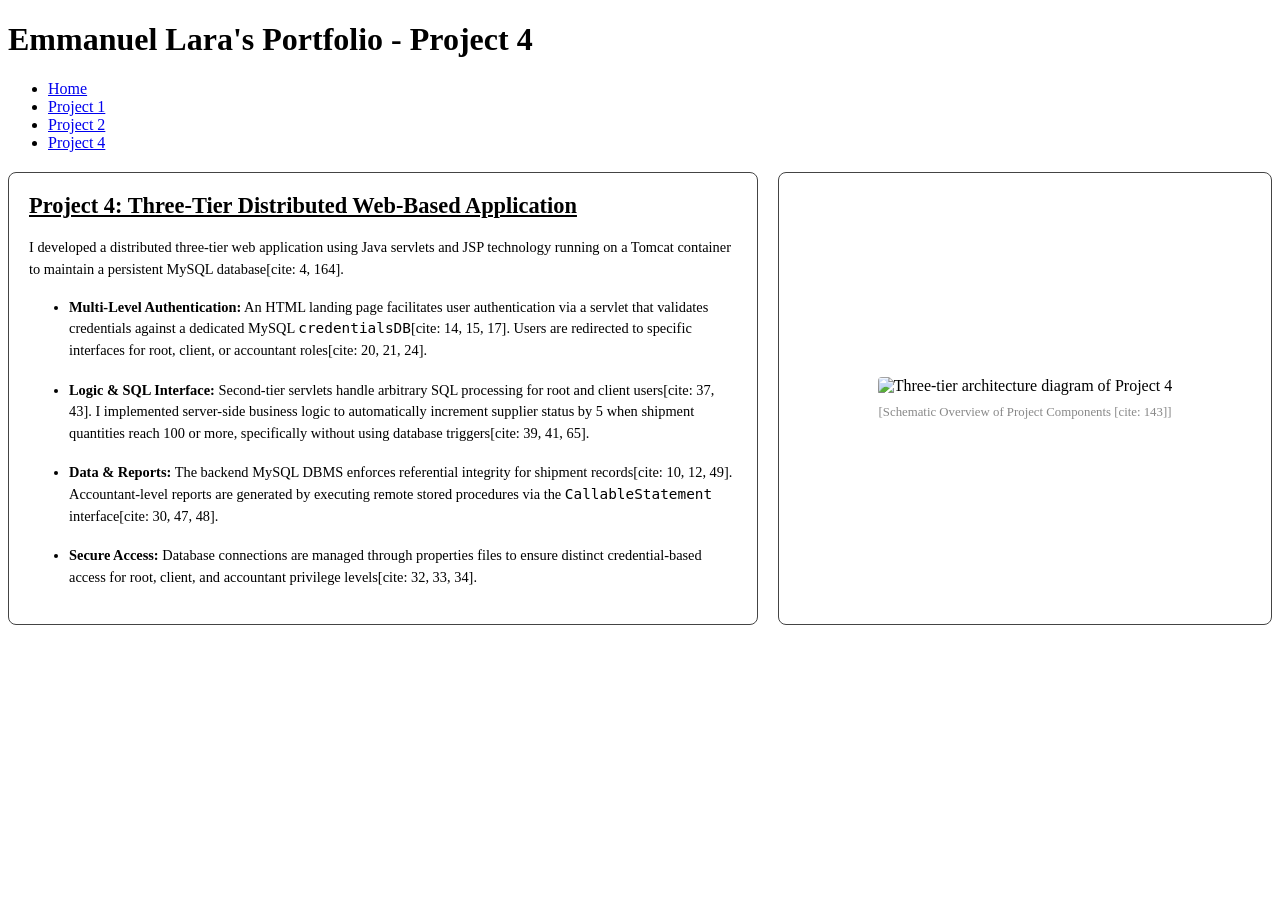
==== project1.html @ 103b9de0 "Update project1.html" ====
<!DOCTYPE html>
<html lang="en">
<head>
 <meta charset="utf-8">
 <meta name="viewport" content="width=device-width, initial-scale=1">
 <title>Emmanuel Lara's Portfolio - Project 4</title>
 <meta name="description" content="Technical details on Project 4: Three-Tier Distributed Web Application">
 <link rel="stylesheet" href="css/styles.css">
 <style>
    /* Side-by-side container layout */
    .project-flex-container {
        display: flex;
        gap: 20px;
        align-items: stretch;
        margin-top: 20px;
    }

    /* Description box with smaller text */
    .description-box {
        flex: 1.5;
        background-color: rgba(255, 255, 255, 0.05);
        padding: 20px;
        border: 1px solid #444;
        border-radius: 8px;
    }

    .description-box h2 {
        margin-top: 0;
        font-size: 1.4rem;
    }

    .description-box p, .description-box li {
        font-size: 0.9rem; /* Smaller text size */
        line-height: 1.5;
    }

    /* Image box to the right */
    .visual-box {
        flex: 1;
        background-color: rgba(255, 255, 255, 0.05);
        border: 1px solid #444;
        border-radius: 8px;
        padding: 10px;
        display: flex;
        flex-direction: column;
        justify-content: center;
        align-items: center;
    }

    .visual-box img {
        max-width: 100%;
        height: auto;
        border-radius: 4px;
    }

    .visual-box span {
        margin-top: 10px;
        font-size: 0.8rem;
        color: #888;
    }
 </style>
</head>

<body class="space1-bg">
 <header>
     <h1>Emmanuel Lara's Portfolio - Project 4</h1>
  <nav>
   <ul>
    <li><a href="index.html">Home</a></li>
    <li><a href="project1.html">Project 1</a></li>
    <li><a href="project2.html">Project 2</a></li>
    <li><a href="project4.html" aria-current="page">Project 4</a></li>
   </ul>
  </nav>
 </header>

<main>
    <div class="project-flex-container">
        <article class="description-box">
            <h2><u>Project 4: Three-Tier Distributed Web-Based Application</u></h2>
            <p>
                I developed a distributed three-tier web application using Java servlets and JSP technology running on a Tomcat container to maintain a persistent MySQL database[cite: 4, 164].
            </p>
            
            <ul>
                <li><strong>Multi-Level Authentication:</strong> An HTML landing page facilitates user authentication via a servlet that validates credentials against a dedicated MySQL <code>credentialsDB</code>[cite: 14, 15, 17]. Users are redirected to specific interfaces for root, client, or accountant roles[cite: 20, 21, 24].</li>
                <br />
                <li><strong>Logic & SQL Interface:</strong> Second-tier servlets handle arbitrary SQL processing for root and client users[cite: 37, 43]. I implemented server-side business logic to automatically increment supplier status by 5 when shipment quantities reach 100 or more, specifically without using database triggers[cite: 39, 41, 65].</li>
                <br />
                <li><strong>Data & Reports:</strong> The backend MySQL DBMS enforces referential integrity for shipment records[cite: 10, 12, 49]. Accountant-level reports are generated by executing remote stored procedures via the <code>CallableStatement</code> interface[cite: 30, 47, 48].</li>
                <br />
                <li><strong>Secure Access:</strong> Database connections are managed through properties files to ensure distinct credential-based access for root, client, and accountant privilege levels[cite: 32, 33, 34].</li>
            </ul>
        </article>

        <div class="visual-box">
            <img src="/Images/Project4_Schematic.png" alt="Three-tier architecture diagram of Project 4">
            <span>[Schematic Overview of Project Components [cite: 143]]</span>
        </div>
    </div>
</main>
</body>
</html>
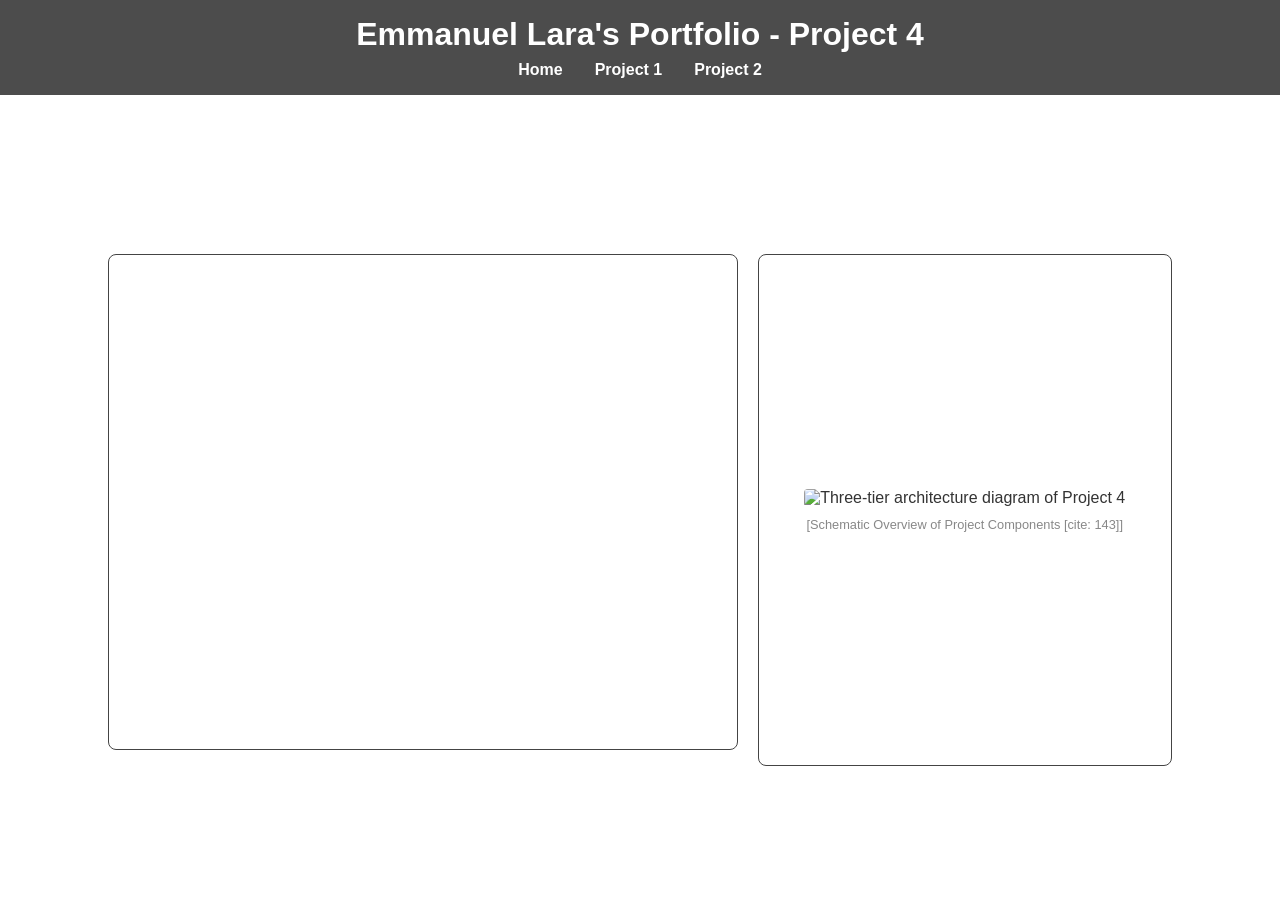
==== commit 686ff75b: "Update project1.html" ====
--- a/project1.html
+++ b/project1.html
@@ -69,7 +69,6 @@
     <li><a href="index.html">Home</a></li>
     <li><a href="project1.html">Project 1</a></li>
     <li><a href="project2.html">Project 2</a></li>
-    <li><a href="project4.html" aria-current="page">Project 4</a></li>
    </ul>
   </nav>
  </header>
--- a/css/styles.css
+++ b/css/styles.css
@@ -0,0 +1,149 @@
+* {
+ margin: 0;
+ padding: 0;
+ box-sizing: border-box;
+}
+
+body {
+    margin: 0;
+    font-family: Arial, Helvetica, sans-serif;
+    line-height 2;
+    background-size: cover;
+    background-position: center;
+    background-attachment: fixed;
+    color: #333
+}
+
+body.ucf-bg {
+    background-image: url("../Images/UCF-Background.jpg");
+}
+
+body.space1-bg {
+    background-image: url("../Images/space-background2.jpg");
+}
+
+body.space2-bg {
+    background-image: url("../Images/space-background3.jpg");
+}
+
+header {
+    background: rgba(0, 0, 0, 0.7);
+    color: #ffffff;
+    text-align: center;
+    padding: 1rem;
+}
+
+h1 {
+    font-size: 2rem;
+}
+
+.subtitle {
+    font-size: 1rem;
+}
+
+nav ul{
+ list-style: none;
+ display: flex;
+ justify-content: center;
+ gap: 2rem;
+ margin-top: 0.5rem;
+}
+
+nav a {
+ color: #fff;
+ text-decoration: none;
+ font-weight: bold;
+}
+
+nav a:hover {
+ text-decoration: underline;
+}
+
+main{
+ display: flex;
+ flex-direction: column;
+ justify-content: center;
+ align-items: center;
+ min-height: 90vh;
+ padding: 1rem;
+ margin: 0 auto;
+}
+
+main.vertical {
+    display: flex;
+    flex-direction: column;
+    align-items: center;
+    gap: 1rem;
+}
+
+main.horizontal {
+    display: flex;
+    flex-direction: row;
+    justify-content: center;
+    align-items: flex-start;
+}
+
+article {
+    color: #ffffff;
+    max-width: 700px;
+    margin: 0 auto 1rem auto;
+}
+
+aside {
+    background: rgba(0, 0, 0, 0.7);
+    color: #ffffff;
+    padding: 1.5rem;
+    max-width: 600px;
+    margin: 0 auto;
+    border-radius: 1rem;
+    text-align: left;
+}
+
+aside ul{
+    list-style-position: inside;
+    padding-left: 0;
+    margin: 0.5rem 0;
+}
+
+footer {
+    background: rgba(0, 0, 0, 0.7);
+    color: #ffffff;
+    text-align: center;
+    padding: .5rem;
+    margin-top: .5rem;
+}
+
+img {
+ max-width: 100%;
+ height: auto;
+ border-radius: 10px;
+}
+
+.content-box {
+ background-color: rgba(0, 0, 0, 0.7);
+ padding: 1rem;
+ border-radius: 10px;
+ max-width: 600px;
+ margin: 0rem auto;
+ text-align: center;
+}
+
+.align {
+    text-align: center;
+    align-content: center;
+}
+
+.image-box {
+    background-color: rgba(0, 0, 0, 0.7);
+    padding: 1rem;
+    border-radius: 10px;
+    margin: 0rem auto;
+}
+
+.linkedin-logo {
+    width: 40px;
+    height: auto;
+
+}
+
+
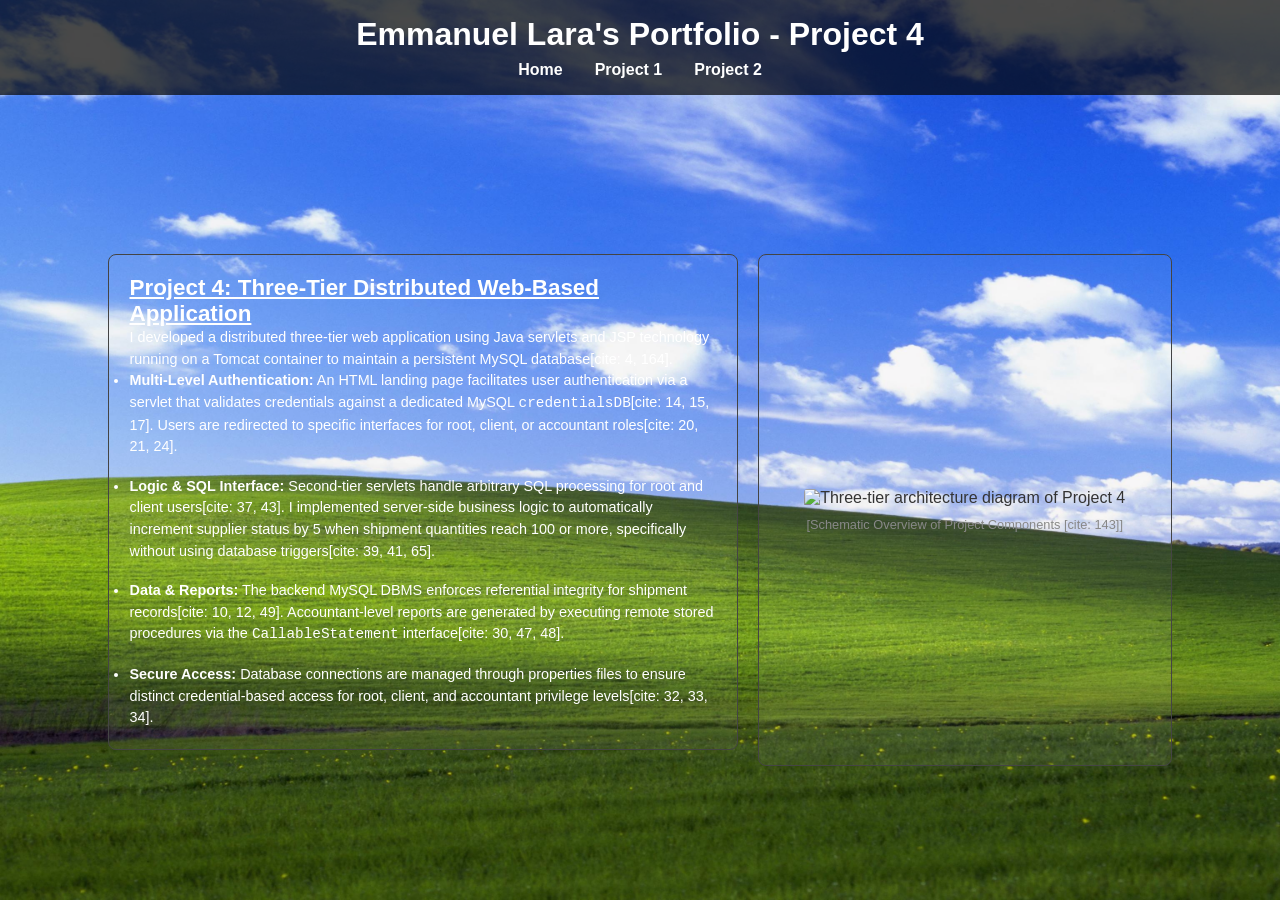
==== commit 9cd8acc0: "Update project1.html" ====
--- a/css/styles.css
+++ b/css/styles.css
@@ -19,7 +19,7 @@
 }
 
 body.space1-bg {
-    background-image: url("../Images/space-background2.jpg");
+    background-image: url("../Images/windowsbliss.jpg");
 }
 
 body.space2-bg {
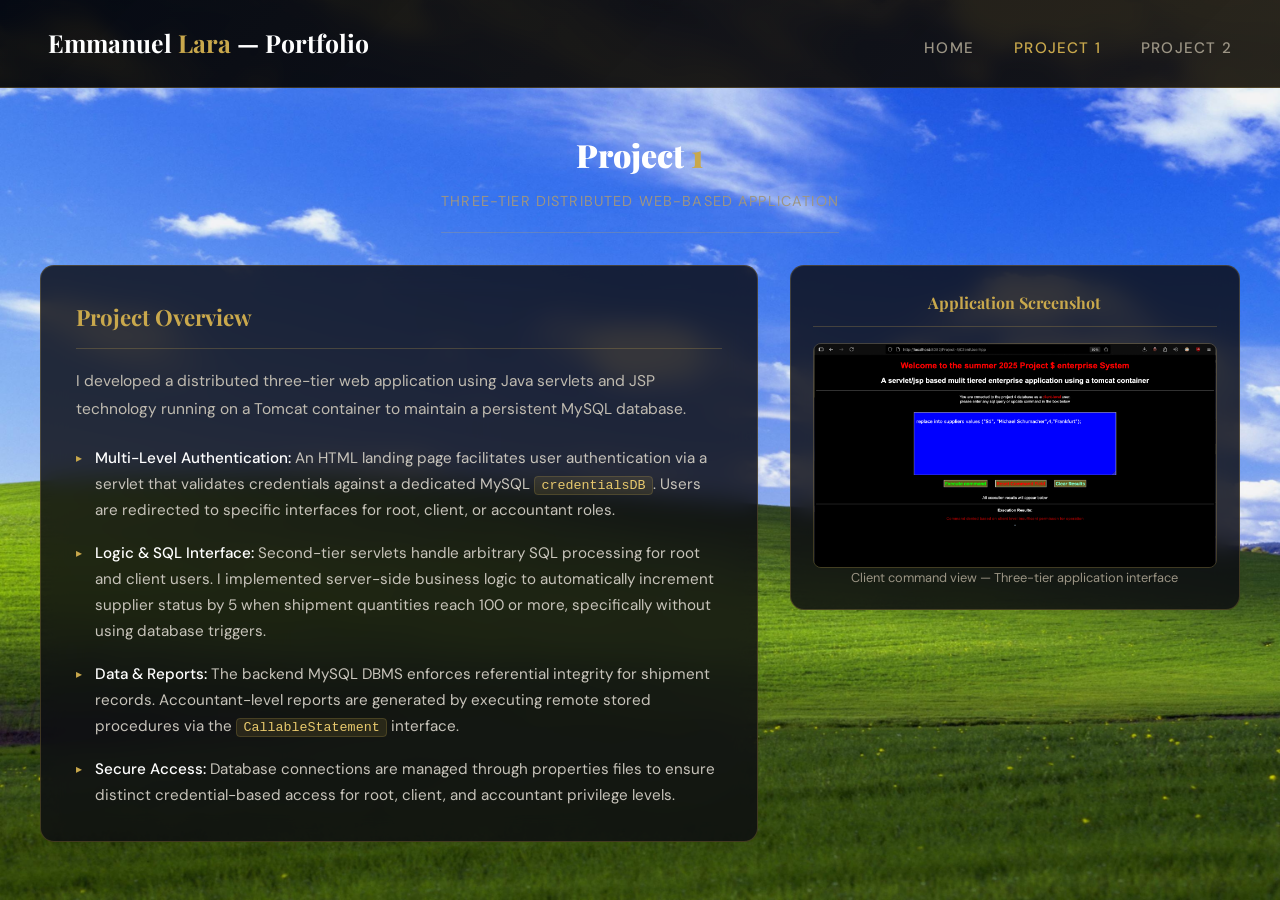
==== commit b81d6587: "Update project1.html" ====
--- a/project1.html
+++ b/project1.html
@@ -1,102 +1,279 @@
 <!DOCTYPE html>
 <html lang="en">
 <head>
- <meta charset="utf-8">
- <meta name="viewport" content="width=device-width, initial-scale=1">
- <title>Emmanuel Lara's Portfolio - Project 4</title>
- <meta name="description" content="Technical details on Project 4: Three-Tier Distributed Web Application">
- <link rel="stylesheet" href="css/styles.css">
- <style>
-    /* Side-by-side container layout */
+  <meta charset="utf-8">
+  <meta name="viewport" content="width=device-width, initial-scale=1">
+  <title>Emmanuel Lara's Portfolio | Project 1</title>
+  <meta name="description" content="Project 1: Three-Tier Distributed Web Application">
+  <link rel="preconnect" href="https://fonts.googleapis.com">
+  <link rel="preconnect" href="https://fonts.gstatic.com" crossorigin>
+  <link href="https://fonts.googleapis.com/css2?family=Playfair+Display:wght@400;700;900&family=DM+Sans:wght@300;400;500&display=swap" rel="stylesheet">
+  <link rel="stylesheet" href="css/styles.css">
+  <style>
+    *, *::before, *::after { margin: 0; padding: 0; box-sizing: border-box; }
+
+    :root {
+      --gold:    #c9a84c;
+      --gold-lt: #e8c96d;
+      --card-bg: rgba(12, 12, 18, 0.82);
+      --border:  rgba(201, 168, 76, 0.25);
+      --text:    #e8e4d9;
+      --muted:   #9c9585;
+      --radius:  14px;
+    }
+
+    html, body {
+      height: 100%;
+      font-family: 'DM Sans', sans-serif;
+      font-size: 16px;
+      line-height: 1.7;
+      color: var(--text);
+      background: #07070c;
+    }
+
+    body.space1-bg {
+      background-image: url("Images/windowsbliss.jpg");
+      background-size: cover;
+      background-position: center;
+      background-attachment: fixed;
+    }
+
+    /* HEADER */
+    header {
+      background: linear-gradient(135deg, rgba(0,0,0,0.92) 0%, rgba(20,15,5,0.90) 100%);
+      border-bottom: 1px solid var(--border);
+      padding: 1.4rem 3rem;
+      display: flex;
+      align-items: center;
+      justify-content: space-between;
+      backdrop-filter: blur(8px);
+      position: sticky;
+      top: 0;
+      z-index: 100;
+    }
+
+    header h1 {
+      font-family: 'Playfair Display', serif;
+      font-size: 1.55rem;
+      font-weight: 700;
+      color: #fff;
+    }
+
+    header h1 .accent { color: var(--gold); }
+
+    nav ul { list-style: none; display: flex; gap: 2.5rem; }
+
+    nav a {
+      color: var(--muted);
+      text-decoration: none;
+      font-size: 0.95rem;
+      font-weight: 500;
+      letter-spacing: 0.08em;
+      text-transform: uppercase;
+      transition: color 0.2s;
+    }
+
+    nav a:hover { color: var(--gold); }
+    nav a[aria-current="page"] { color: var(--gold); }
+
+    /* MAIN */
+    main {
+      max-width: 1600px;
+      margin: 0 auto;
+      padding: 2.5rem;
+    }
+
+    /* PAGE TITLE */
+    .page-title {
+      font-family: 'Playfair Display', serif;
+      font-size: 2rem;
+      font-weight: 900;
+      color: #fff;
+      margin-bottom: 0.4rem;
+    }
+
+    .page-title .accent { color: var(--gold); }
+
+    .page-subtitle {
+      font-size: 0.9rem;
+      color: var(--muted);
+      letter-spacing: 0.08em;
+      text-transform: uppercase;
+      margin-bottom: 2rem;
+      padding-bottom: 1.2rem;
+      border-bottom: 1px solid var(--border);
+    }
+
+    /* FLEX LAYOUT */
     .project-flex-container {
-        display: flex;
-        gap: 20px;
-        align-items: stretch;
-        margin-top: 20px;
-    }
-
-    /* Description box with smaller text */
+      display: flex;
+      gap: 2rem;
+      align-items: start;
+    }
+
+    /* DESCRIPTION CARD */
     .description-box {
-        flex: 1.5;
-        background-color: rgba(255, 255, 255, 0.05);
-        padding: 20px;
-        border: 1px solid #444;
-        border-radius: 8px;
+      flex: 1.6;
+      background: var(--card-bg);
+      border: 1px solid var(--border);
+      border-radius: var(--radius);
+      padding: 2rem 2.2rem;
+      backdrop-filter: blur(12px);
     }
 
     .description-box h2 {
-        margin-top: 0;
-        font-size: 1.4rem;
-    }
-
-    .description-box p, .description-box li {
-        font-size: 0.9rem; /* Smaller text size */
-        line-height: 1.5;
-    }
-
-    /* Image box to the right */
+      font-family: 'Playfair Display', serif;
+      font-size: 1.4rem;
+      font-weight: 700;
+      color: var(--gold);
+      border-bottom: 1px solid var(--border);
+      padding-bottom: 0.7rem;
+      margin-bottom: 1.2rem;
+    }
+
+    .description-box > p {
+      font-size: 0.97rem;
+      color: #c0bbb0;
+      line-height: 1.8;
+      margin-bottom: 1.4rem;
+    }
+
+    .description-box ul {
+      list-style: none;
+      padding: 0;
+      display: flex;
+      flex-direction: column;
+      gap: 1.1rem;
+    }
+
+    .description-box ul li {
+      font-size: 0.95rem;
+      line-height: 1.7;
+      color: #c8c4bb;
+      padding-left: 1.2rem;
+      position: relative;
+    }
+
+    .description-box ul li::before {
+      content: '\25B8';
+      color: var(--gold);
+      position: absolute;
+      left: 0;
+      top: 0.15em;
+      font-size: 0.78rem;
+    }
+
+    .description-box ul li strong {
+      color: #fff;
+      font-weight: 500;
+    }
+
+    .description-box ul li code {
+      background: rgba(201, 168, 76, 0.12);
+      color: var(--gold-lt);
+      border: 1px solid rgba(201, 168, 76, 0.2);
+      border-radius: 4px;
+      padding: 0.1em 0.45em;
+      font-size: 0.88em;
+      font-family: 'Courier New', monospace;
+    }
+
+    /* IMAGE CARD */
     .visual-box {
-        flex: 1;
-        background-color: rgba(255, 255, 255, 0.05);
-        border: 1px solid #444;
-        border-radius: 8px;
-        padding: 10px;
-        display: flex;
-        flex-direction: column;
-        justify-content: center;
-        align-items: center;
+      flex: 1;
+      background: var(--card-bg);
+      border: 1px solid var(--border);
+      border-radius: var(--radius);
+      padding: 1.4rem;
+      backdrop-filter: blur(12px);
+      display: flex;
+      flex-direction: column;
+      align-items: center;
+      gap: 1rem;
+      position: sticky;
+      top: 100px;
+    }
+
+    .visual-box h3 {
+      font-family: 'Playfair Display', serif;
+      font-size: 1rem;
+      font-weight: 700;
+      color: var(--gold);
+      text-align: center;
+      width: 100%;
+      padding-bottom: 0.6rem;
+      border-bottom: 1px solid var(--border);
     }
 
     .visual-box img {
-        max-width: 100%;
-        height: auto;
-        border-radius: 4px;
-    }
-
-    .visual-box span {
-        margin-top: 10px;
-        font-size: 0.8rem;
-        color: #888;
-    }
- </style>
+      max-width: 100%;
+      height: auto;
+      border-radius: 8px;
+      border: 1px solid var(--border);
+      display: block;
+    }
+
+    .visual-box figcaption {
+      font-size: 0.8rem;
+      color: var(--muted);
+      text-align: center;
+      line-height: 1.5;
+    }
+
+    img { max-width: 100%; height: auto; }
+  </style>
 </head>
-
 <body class="space1-bg">
- <header>
-     <h1>Emmanuel Lara's Portfolio - Project 4</h1>
-  <nav>
-   <ul>
-    <li><a href="index.html">Home</a></li>
-    <li><a href="project1.html">Project 1</a></li>
-    <li><a href="project2.html">Project 2</a></li>
-   </ul>
-  </nav>
- </header>
-
-<main>
+
+  <header>
+    <h1>Emmanuel <span class="accent">Lara</span> &mdash; Portfolio</h1>
+    <nav>
+      <ul>
+        <li><a href="index.html">Home</a></li>
+        <li><a href="project1.html" aria-current="page">Project 1</a></li>
+        <li><a href="project2.html">Project 2</a></li>
+      </ul>
+    </nav>
+  </header>
+
+  <main>
+    <h1 class="page-title">Project <span class="accent">1</span></h1>
+    <p class="page-subtitle">Three-Tier Distributed Web-Based Application</p>
+
     <div class="project-flex-container">
-        <article class="description-box">
-            <h2><u>Project 4: Three-Tier Distributed Web-Based Application</u></h2>
-            <p>
-                I developed a distributed three-tier web application using Java servlets and JSP technology running on a Tomcat container to maintain a persistent MySQL database[cite: 4, 164].
-            </p>
-            
-            <ul>
-                <li><strong>Multi-Level Authentication:</strong> An HTML landing page facilitates user authentication via a servlet that validates credentials against a dedicated MySQL <code>credentialsDB</code>[cite: 14, 15, 17]. Users are redirected to specific interfaces for root, client, or accountant roles[cite: 20, 21, 24].</li>
-                <br />
-                <li><strong>Logic & SQL Interface:</strong> Second-tier servlets handle arbitrary SQL processing for root and client users[cite: 37, 43]. I implemented server-side business logic to automatically increment supplier status by 5 when shipment quantities reach 100 or more, specifically without using database triggers[cite: 39, 41, 65].</li>
-                <br />
-                <li><strong>Data & Reports:</strong> The backend MySQL DBMS enforces referential integrity for shipment records[cite: 10, 12, 49]. Accountant-level reports are generated by executing remote stored procedures via the <code>CallableStatement</code> interface[cite: 30, 47, 48].</li>
-                <br />
-                <li><strong>Secure Access:</strong> Database connections are managed through properties files to ensure distinct credential-based access for root, client, and accountant privilege levels[cite: 32, 33, 34].</li>
-            </ul>
-        </article>
-
-        <div class="visual-box">
-            <img src="/Images/Project4_Schematic.png" alt="Three-tier architecture diagram of Project 4">
-            <span>[Schematic Overview of Project Components [cite: 143]]</span>
-        </div>
+
+      <article class="description-box">
+        <h2>Project Overview</h2>
+        <p>
+          I developed a distributed three-tier web application using Java servlets and JSP technology running on a Tomcat container to maintain a persistent MySQL database.
+        </p>
+
+        <ul>
+          <li>
+            <strong>Multi-Level Authentication:</strong> An HTML landing page facilitates user authentication via a servlet that validates credentials against a dedicated MySQL <code>credentialsDB</code>. Users are redirected to specific interfaces for root, client, or accountant roles.
+          </li>
+          <li>
+            <strong>Logic &amp; SQL Interface:</strong> Second-tier servlets handle arbitrary SQL processing for root and client users. I implemented server-side business logic to automatically increment supplier status by 5 when shipment quantities reach 100 or more, specifically without using database triggers.
+          </li>
+          <li>
+            <strong>Data &amp; Reports:</strong> The backend MySQL DBMS enforces referential integrity for shipment records. Accountant-level reports are generated by executing remote stored procedures via the <code>CallableStatement</code> interface.
+          </li>
+          <li>
+            <strong>Secure Access:</strong> Database connections are managed through properties files to ensure distinct credential-based access for root, client, and accountant privilege levels.
+          </li>
+        </ul>
+      </article>
+
+      <div class="visual-box">
+        <h3>Application Screenshot</h3>
+        <figure>
+          <img src="Images/ClientCommand4.png" alt="Client command interface screenshot for Project 1">
+          <figcaption>Client command view &mdash; Three-tier application interface</figcaption>
+        </figure>
+      </div>
+
     </div>
-</main>
+  </main>
+
 </body>
 </html>
--- a/css/styles.css
+++ b/css/styles.css
@@ -1,149 +1,165 @@
 * {
- margin: 0;
- padding: 0;
- box-sizing: border-box;
+  margin: 0;
+  padding: 0;
+  box-sizing: border-box;
 }
 
 body {
-    margin: 0;
-    font-family: Arial, Helvetica, sans-serif;
-    line-height 2;
-    background-size: cover;
-    background-position: center;
-    background-attachment: fixed;
-    color: #333
+  margin: 0;
+  font-family: Arial, Helvetica, sans-serif;
+  line-height: 2.2; /* Increased for better readability with larger text */
+  background-size: cover;
+  background-position: center;
+  background-attachment: fixed;
+  color: #333;
+  font-size: 1.2rem; /* Globally increased text size */
 }
 
 body.ucf-bg {
-    background-image: url("../Images/UCF-Background.jpg");
+  background-image: url("../Images/UCF-Background.jpg");
 }
 
 body.space1-bg {
-    background-image: url("../Images/windowsbliss.jpg");
+  background-image: url("../Images/windowsbliss.jpg");
 }
 
 body.space2-bg {
-    background-image: url("../Images/space-background3.jpg");
+  background-image: url("../Images/space-background3.jpg");
+}
+
+body.melbourne-bg {
+  background-image: url("../Images/melbourne.jpg");
 }
 
 header {
-    background: rgba(0, 0, 0, 0.7);
-    color: #ffffff;
-    text-align: center;
-    padding: 1rem;
+  background: rgba(0, 0, 0, 0.7);
+  color: #ffffff;
+  text-align: center;
+  padding: 1.5rem;
 }
 
 h1 {
-    font-size: 2rem;
+  font-size: 2.5rem; /* Increased size */
 }
 
 .subtitle {
-    font-size: 1rem;
+  font-size: 1.2rem; /* Increased size */
 }
 
-nav ul{
- list-style: none;
- display: flex;
- justify-content: center;
- gap: 2rem;
- margin-top: 0.5rem;
+nav ul {
+  list-style: none;
+  display: flex;
+  justify-content: center;
+  gap: 2rem;
+  margin-top: 0.5rem;
 }
 
 nav a {
- color: #fff;
- text-decoration: none;
- font-weight: bold;
+  color: #fff;
+  text-decoration: none;
+  font-weight: bold;
 }
 
 nav a:hover {
- text-decoration: underline;
+  text-decoration: underline;
 }
 
-main{
- display: flex;
- flex-direction: column;
- justify-content: center;
- align-items: center;
- min-height: 90vh;
- padding: 1rem;
- margin: 0 auto;
-}
-
-main.vertical {
-    display: flex;
-    flex-direction: column;
-    align-items: center;
-    gap: 1rem;
+main {
+  display: flex;
+  flex-direction: column;
+  justify-content: center;
+  align-items: center;
+  min-height: 90vh;
+  padding: 2rem;
+  margin: 0 auto;
 }
 
 main.horizontal {
-    display: flex;
-    flex-direction: row;
-    justify-content: center;
-    align-items: flex-start;
+  display: flex;
+  flex-direction: row;
+  justify-content: space-around;
+  align-items: flex-start;
+  width: 100%;
+  max-width: 1600px;
+  gap: 2rem;
 }
 
 article {
-    color: #ffffff;
-    max-width: 700px;
-    margin: 0 auto 1rem auto;
+  color: #ffffff;
+  max-width: 800px;
+  margin: 0 auto 1rem auto;
 }
 
 aside {
-    background: rgba(0, 0, 0, 0.7);
-    color: #ffffff;
-    padding: 1.5rem;
-    max-width: 600px;
-    margin: 0 auto;
-    border-radius: 1rem;
-    text-align: left;
+  background: rgba(0, 0, 0, 0.8); /* Slightly darker for better contrast */
+  color: #ffffff;
+  padding: 2rem;
+  max-width: 600px;
+  margin: 0 auto;
+  border-radius: 1rem;
+  text-align: left;
 }
 
-aside ul{
-    list-style-position: inside;
-    padding-left: 0;
-    margin: 0.5rem 0;
+aside ul {
+  list-style-position: inside;
+  padding-left: 0;
+  margin: 0.5rem 0;
 }
 
 footer {
-    background: rgba(0, 0, 0, 0.7);
-    color: #ffffff;
-    text-align: center;
-    padding: .5rem;
-    margin-top: .5rem;
+  background: rgba(0, 0, 0, 0.7);
+  color: #ffffff;
+  text-align: center;
+  padding: .5rem;
+  margin-top: .5rem;
 }
 
 img {
- max-width: 100%;
- height: auto;
- border-radius: 10px;
+  max-width: 100%;
+  height: auto;
+  border-radius: 10px;
+}
+
+/* Specific class for company logos */
+.company-logo {
+  width: 110px !important; /* Increased size */
+  height: auto;
+  margin-bottom: 1rem;
+  display: block;
+}
+
+/* White box container for specific logos to prevent blending */
+.logo-background-box {
+  background-color: #ffffff;
+  padding: 10px;
+  border-radius: 8px;
+  display: inline-block;
+  margin-bottom: 10px;
 }
 
 .content-box {
- background-color: rgba(0, 0, 0, 0.7);
- padding: 1rem;
- border-radius: 10px;
- max-width: 600px;
- margin: 0rem auto;
- text-align: center;
+  background-color: rgba(0, 0, 0, 0.7);
+  padding: 1.5rem;
+  border-radius: 10px;
+  max-width: 700px;
+  margin: 0rem auto;
+  text-align: center;
 }
 
 .align {
-    text-align: center;
-    align-content: center;
+  text-align: center;
+  align-content: center;
 }
 
 .image-box {
-    background-color: rgba(0, 0, 0, 0.7);
-    padding: 1rem;
-    border-radius: 10px;
-    margin: 0rem auto;
+  background-color: rgba(0, 0, 0, 0.7);
+  padding: 1rem;
+  border-radius: 10px;
+  margin: 0rem auto;
+  display: inline-block;
 }
 
 .linkedin-logo {
-    width: 40px;
-    height: auto;
-
+  width: 50px;
+  height: auto;
 }
-
-
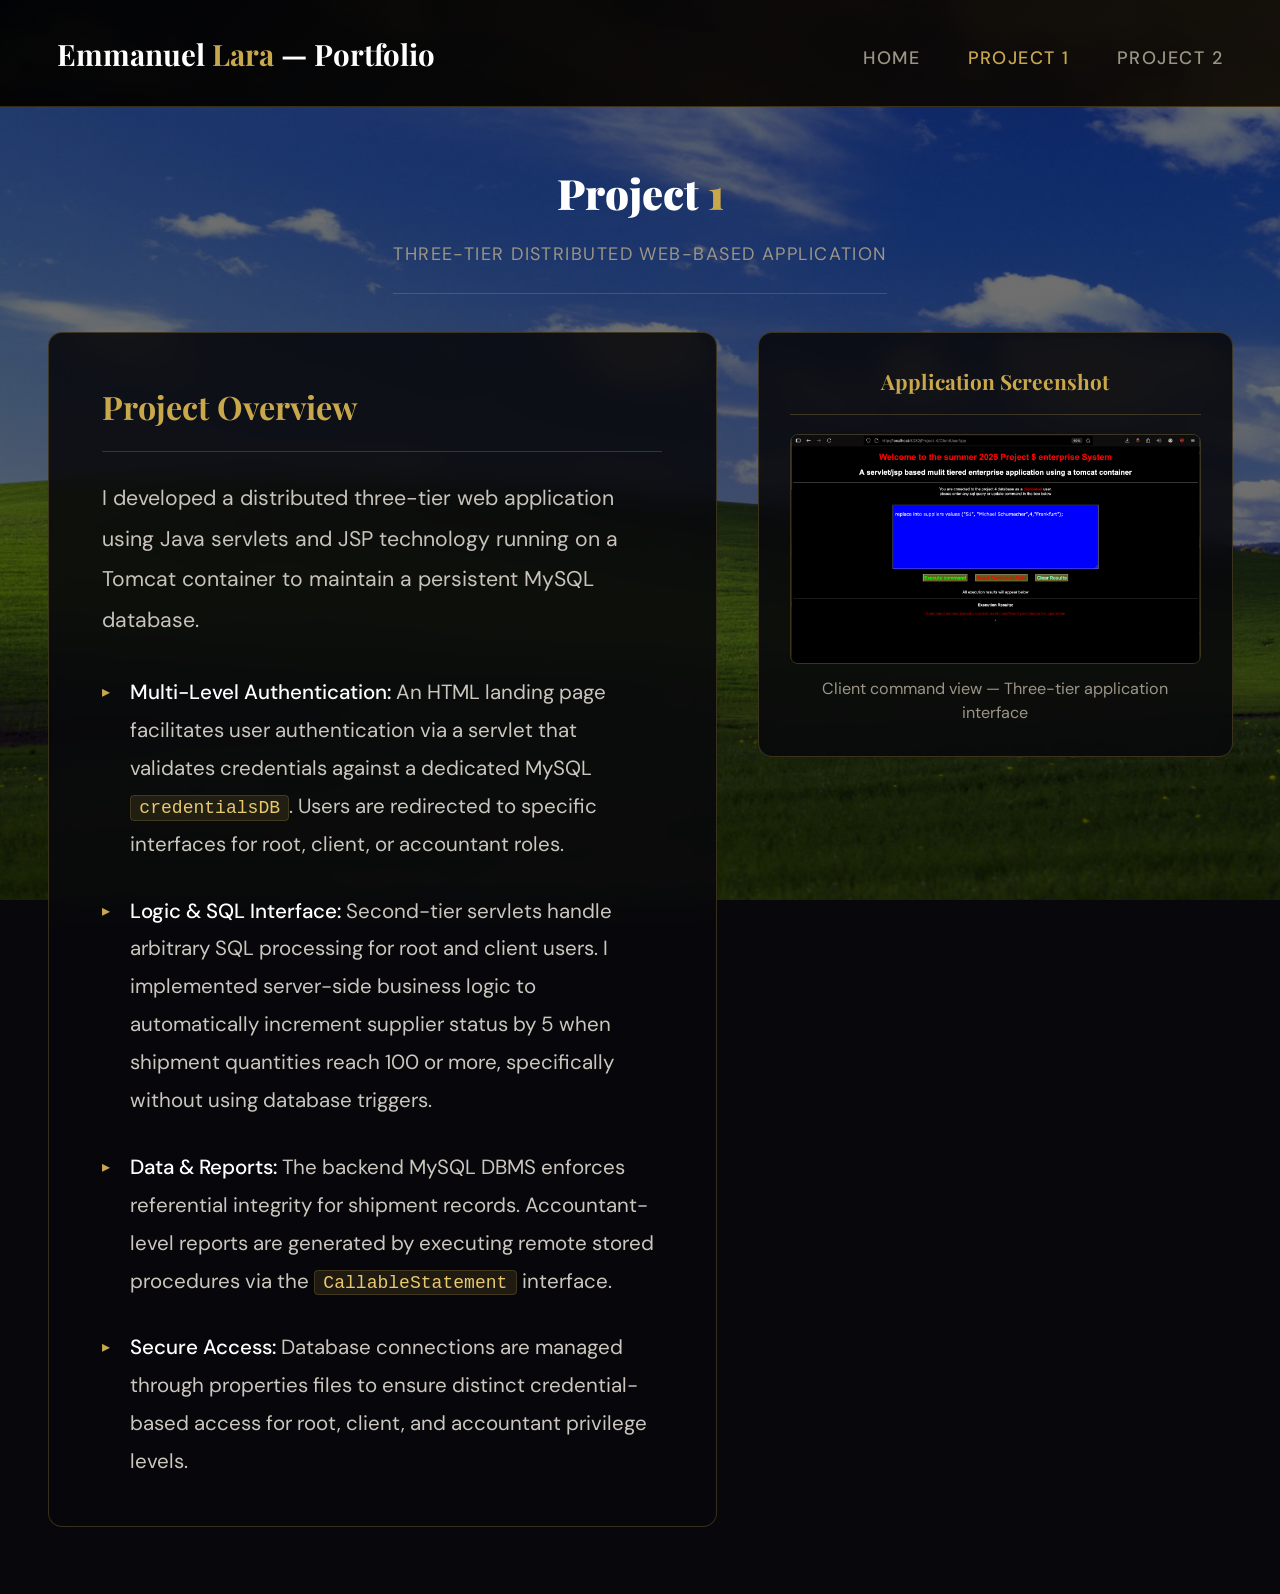
==== commit 41a632df: "Update project1.html" ====
--- a/project1.html
+++ b/project1.html
@@ -15,7 +15,7 @@
     :root {
       --gold:    #c9a84c;
       --gold-lt: #e8c96d;
-      --card-bg: rgba(12, 12, 18, 0.82);
+      --card-bg: rgba(8, 8, 12, 0.88);
       --border:  rgba(201, 168, 76, 0.25);
       --text:    #e8e4d9;
       --muted:   #9c9585;
@@ -25,14 +25,15 @@
     html, body {
       height: 100%;
       font-family: 'DM Sans', sans-serif;
-      font-size: 16px;
-      line-height: 1.7;
+      font-size: 19px;
+      line-height: 1.8;
       color: var(--text);
       background: #07070c;
     }
 
     body.space1-bg {
-      background-image: url("Images/windowsbliss.jpg");
+      background-image: linear-gradient(rgba(0,0,0,0.55), rgba(0,0,0,0.55)),
+                        url("Images/windowsbliss.jpg");
       background-size: cover;
       background-position: center;
       background-attachment: fixed;
@@ -40,7 +41,7 @@
 
     /* HEADER */
     header {
-      background: linear-gradient(135deg, rgba(0,0,0,0.92) 0%, rgba(20,15,5,0.90) 100%);
+      background: linear-gradient(135deg, rgba(0,0,0,0.95) 0%, rgba(15,10,3,0.93) 100%);
       border-bottom: 1px solid var(--border);
       padding: 1.4rem 3rem;
       display: flex;
@@ -86,7 +87,7 @@
     /* PAGE TITLE */
     .page-title {
       font-family: 'Playfair Display', serif;
-      font-size: 2rem;
+      font-size: 2.2rem;
       font-weight: 900;
       color: #fff;
       margin-bottom: 0.4rem;
@@ -95,7 +96,7 @@
     .page-title .accent { color: var(--gold); }
 
     .page-subtitle {
-      font-size: 0.9rem;
+      font-size: 0.95rem;
       color: var(--muted);
       letter-spacing: 0.08em;
       text-transform: uppercase;
@@ -107,35 +108,35 @@
     /* FLEX LAYOUT */
     .project-flex-container {
       display: flex;
-      gap: 2rem;
+      gap: 2.2rem;
       align-items: start;
     }
 
     /* DESCRIPTION CARD */
     .description-box {
-      flex: 1.6;
+      flex: 1.5;
       background: var(--card-bg);
       border: 1px solid var(--border);
       border-radius: var(--radius);
-      padding: 2rem 2.2rem;
+      padding: 2.4rem 2.8rem;
       backdrop-filter: blur(12px);
     }
 
     .description-box h2 {
       font-family: 'Playfair Display', serif;
-      font-size: 1.4rem;
+      font-size: 1.7rem;
       font-weight: 700;
       color: var(--gold);
       border-bottom: 1px solid var(--border);
-      padding-bottom: 0.7rem;
-      margin-bottom: 1.2rem;
+      padding-bottom: 0.75rem;
+      margin-bottom: 1.4rem;
     }
 
     .description-box > p {
-      font-size: 0.97rem;
-      color: #c0bbb0;
-      line-height: 1.8;
-      margin-bottom: 1.4rem;
+      font-size: 1.12rem;
+      color: #c8c4bb;
+      line-height: 1.9;
+      margin-bottom: 1.8rem;
     }
 
     .description-box ul {
@@ -143,14 +144,14 @@
       padding: 0;
       display: flex;
       flex-direction: column;
-      gap: 1.1rem;
+      gap: 1.5rem;
     }
 
     .description-box ul li {
-      font-size: 0.95rem;
-      line-height: 1.7;
-      color: #c8c4bb;
-      padding-left: 1.2rem;
+      font-size: 1.08rem;
+      line-height: 1.85;
+      color: #cbc7be;
+      padding-left: 1.5rem;
       position: relative;
     }
 
@@ -159,8 +160,8 @@
       color: var(--gold);
       position: absolute;
       left: 0;
-      top: 0.15em;
-      font-size: 0.78rem;
+      top: 0.2em;
+      font-size: 0.85rem;
     }
 
     .description-box ul li strong {
@@ -180,11 +181,11 @@
 
     /* IMAGE CARD */
     .visual-box {
-      flex: 1;
+      flex: 1.1;
       background: var(--card-bg);
       border: 1px solid var(--border);
       border-radius: var(--radius);
-      padding: 1.4rem;
+      padding: 1.6rem;
       backdrop-filter: blur(12px);
       display: flex;
       flex-direction: column;
@@ -196,17 +197,21 @@
 
     .visual-box h3 {
       font-family: 'Playfair Display', serif;
-      font-size: 1rem;
+      font-size: 1.1rem;
       font-weight: 700;
       color: var(--gold);
       text-align: center;
       width: 100%;
-      padding-bottom: 0.6rem;
-      border-bottom: 1px solid var(--border);
+      padding-bottom: 0.7rem;
+      border-bottom: 1px solid var(--border);
+    }
+
+    .visual-box figure {
+      width: 100%;
     }
 
     .visual-box img {
-      max-width: 100%;
+      width: 100%;
       height: auto;
       border-radius: 8px;
       border: 1px solid var(--border);
@@ -214,9 +219,10 @@
     }
 
     .visual-box figcaption {
-      font-size: 0.8rem;
+      font-size: 0.85rem;
       color: var(--muted);
       text-align: center;
+      margin-top: 0.7rem;
       line-height: 1.5;
     }
 
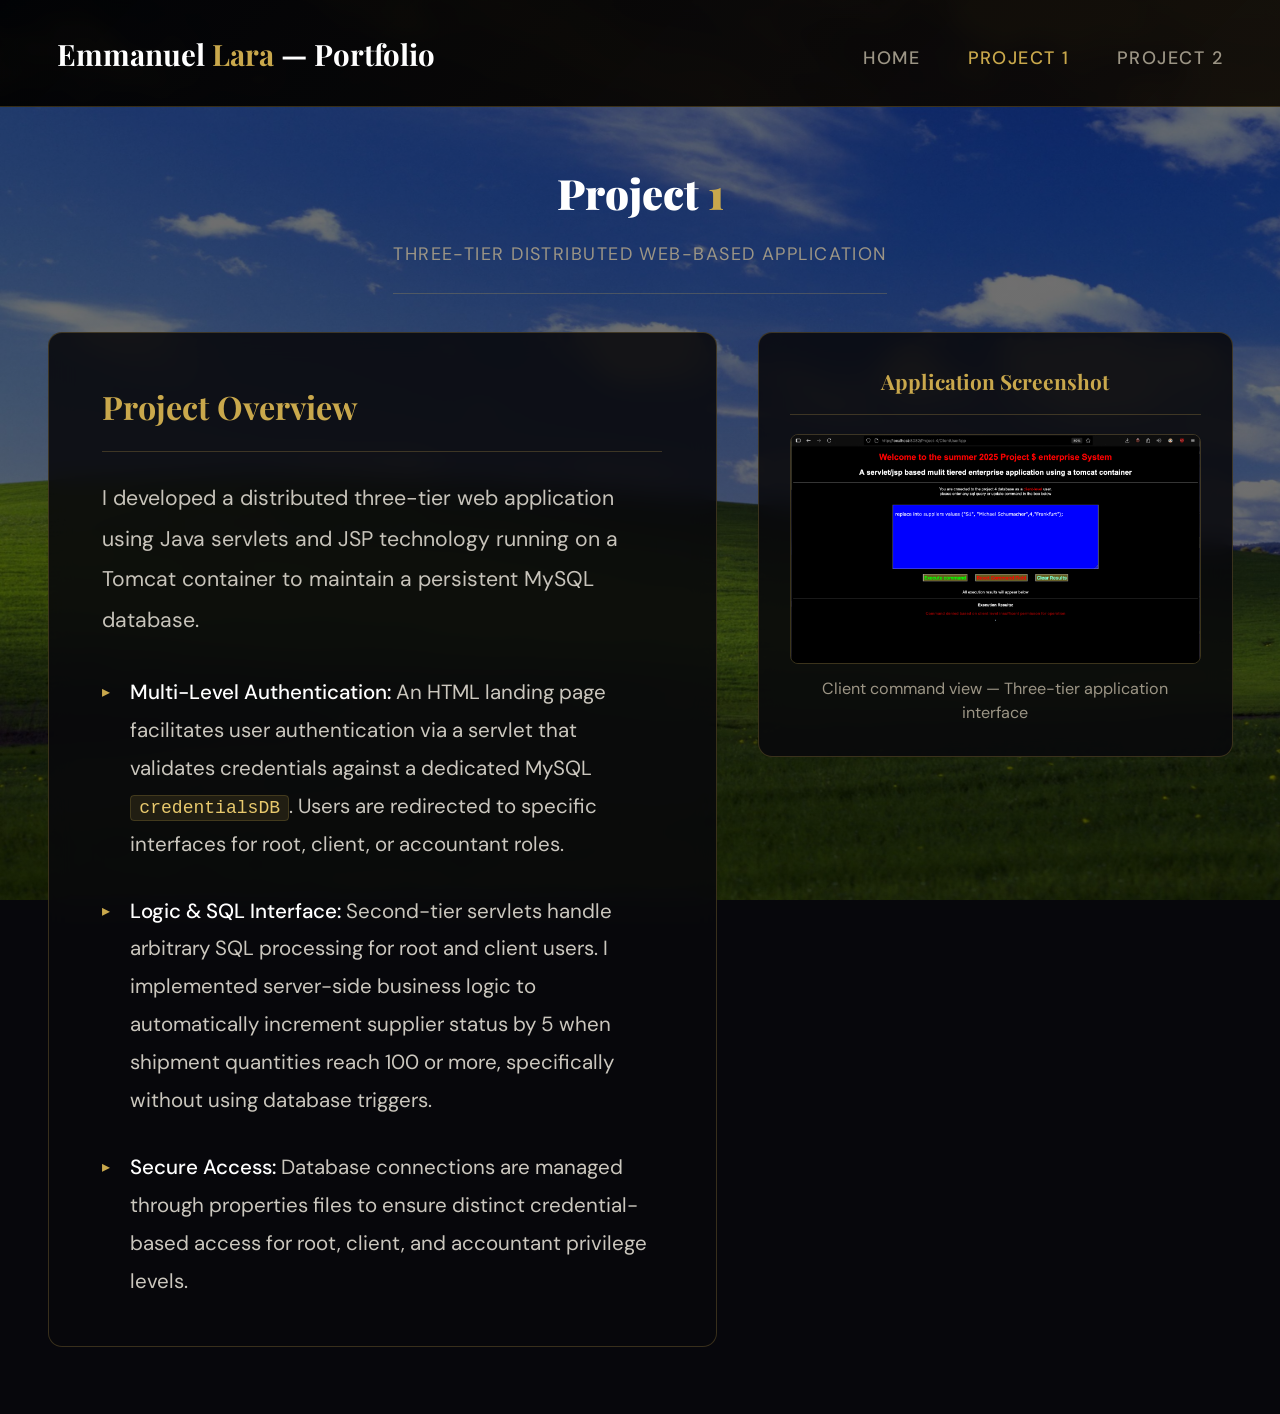
==== commit f6e95748: "Update project1.html" ====
--- a/project1.html
+++ b/project1.html
@@ -262,9 +262,6 @@
             <strong>Logic &amp; SQL Interface:</strong> Second-tier servlets handle arbitrary SQL processing for root and client users. I implemented server-side business logic to automatically increment supplier status by 5 when shipment quantities reach 100 or more, specifically without using database triggers.
           </li>
           <li>
-            <strong>Data &amp; Reports:</strong> The backend MySQL DBMS enforces referential integrity for shipment records. Accountant-level reports are generated by executing remote stored procedures via the <code>CallableStatement</code> interface.
-          </li>
-          <li>
             <strong>Secure Access:</strong> Database connections are managed through properties files to ensure distinct credential-based access for root, client, and accountant privilege levels.
           </li>
         </ul>
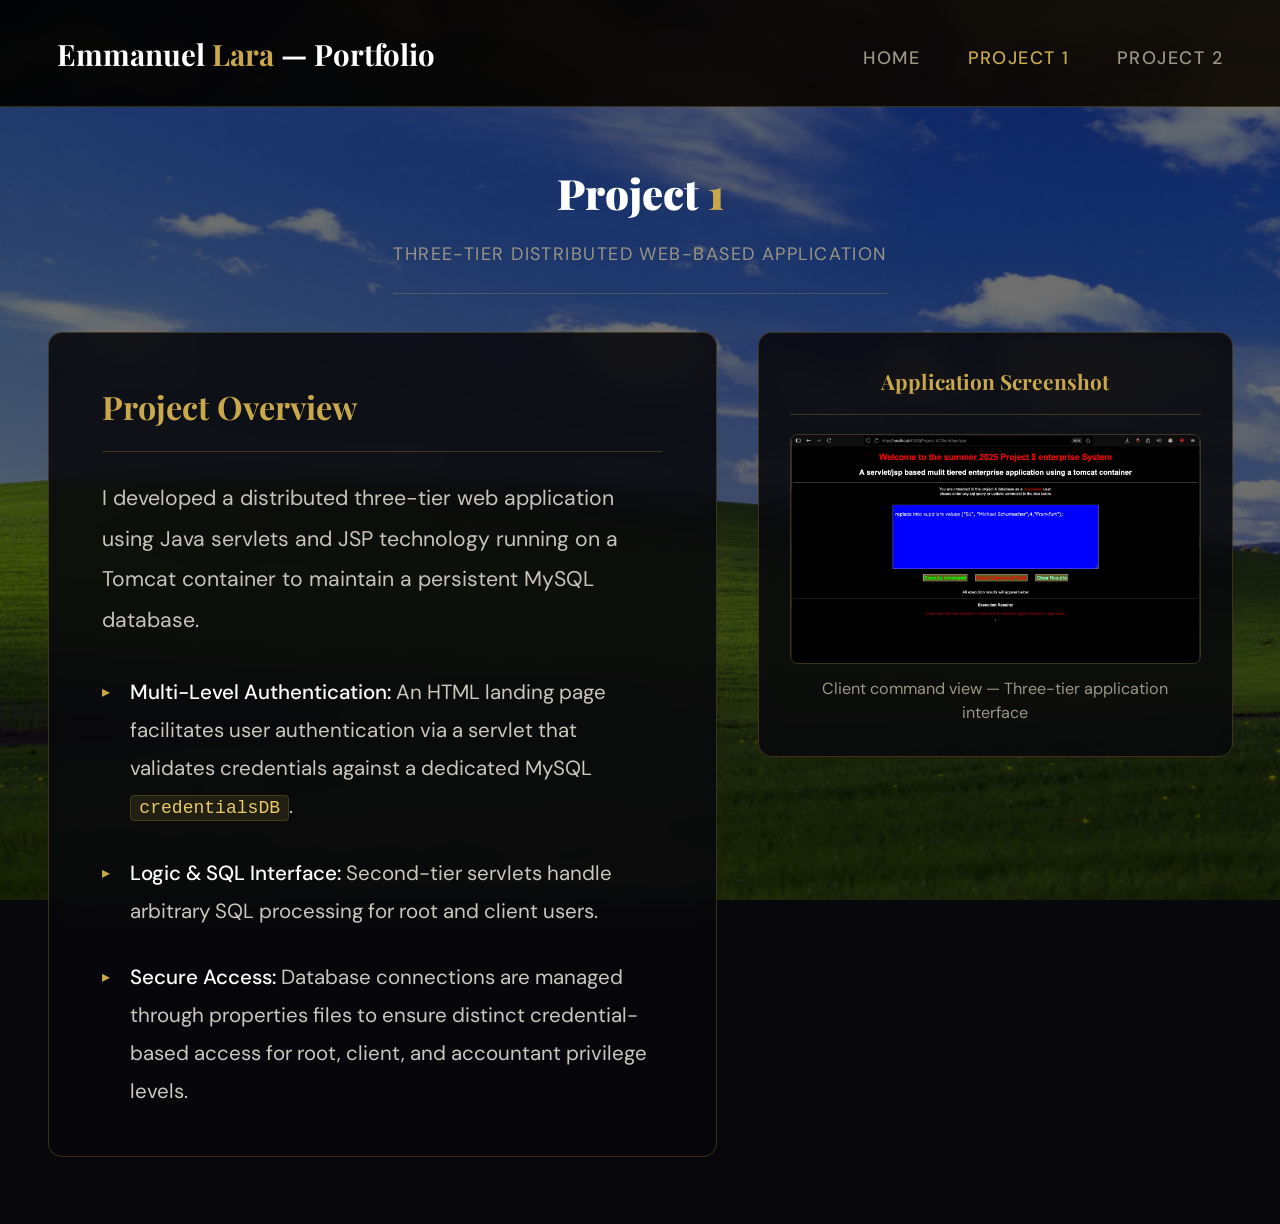
==== commit 34b259f4: "Update project1.html" ====
--- a/project1.html
+++ b/project1.html
@@ -256,10 +256,9 @@
 
         <ul>
           <li>
-            <strong>Multi-Level Authentication:</strong> An HTML landing page facilitates user authentication via a servlet that validates credentials against a dedicated MySQL <code>credentialsDB</code>. Users are redirected to specific interfaces for root, client, or accountant roles.
-          </li>
+            <strong>Multi-Level Authentication:</strong> An HTML landing page facilitates user authentication via a servlet that validates credentials against a dedicated MySQL <code>credentialsDB</code>.
           <li>
-            <strong>Logic &amp; SQL Interface:</strong> Second-tier servlets handle arbitrary SQL processing for root and client users. I implemented server-side business logic to automatically increment supplier status by 5 when shipment quantities reach 100 or more, specifically without using database triggers.
+            <strong>Logic &amp; SQL Interface:</strong> Second-tier servlets handle arbitrary SQL processing for root and client users.
           </li>
           <li>
             <strong>Secure Access:</strong> Database connections are managed through properties files to ensure distinct credential-based access for root, client, and accountant privilege levels.
